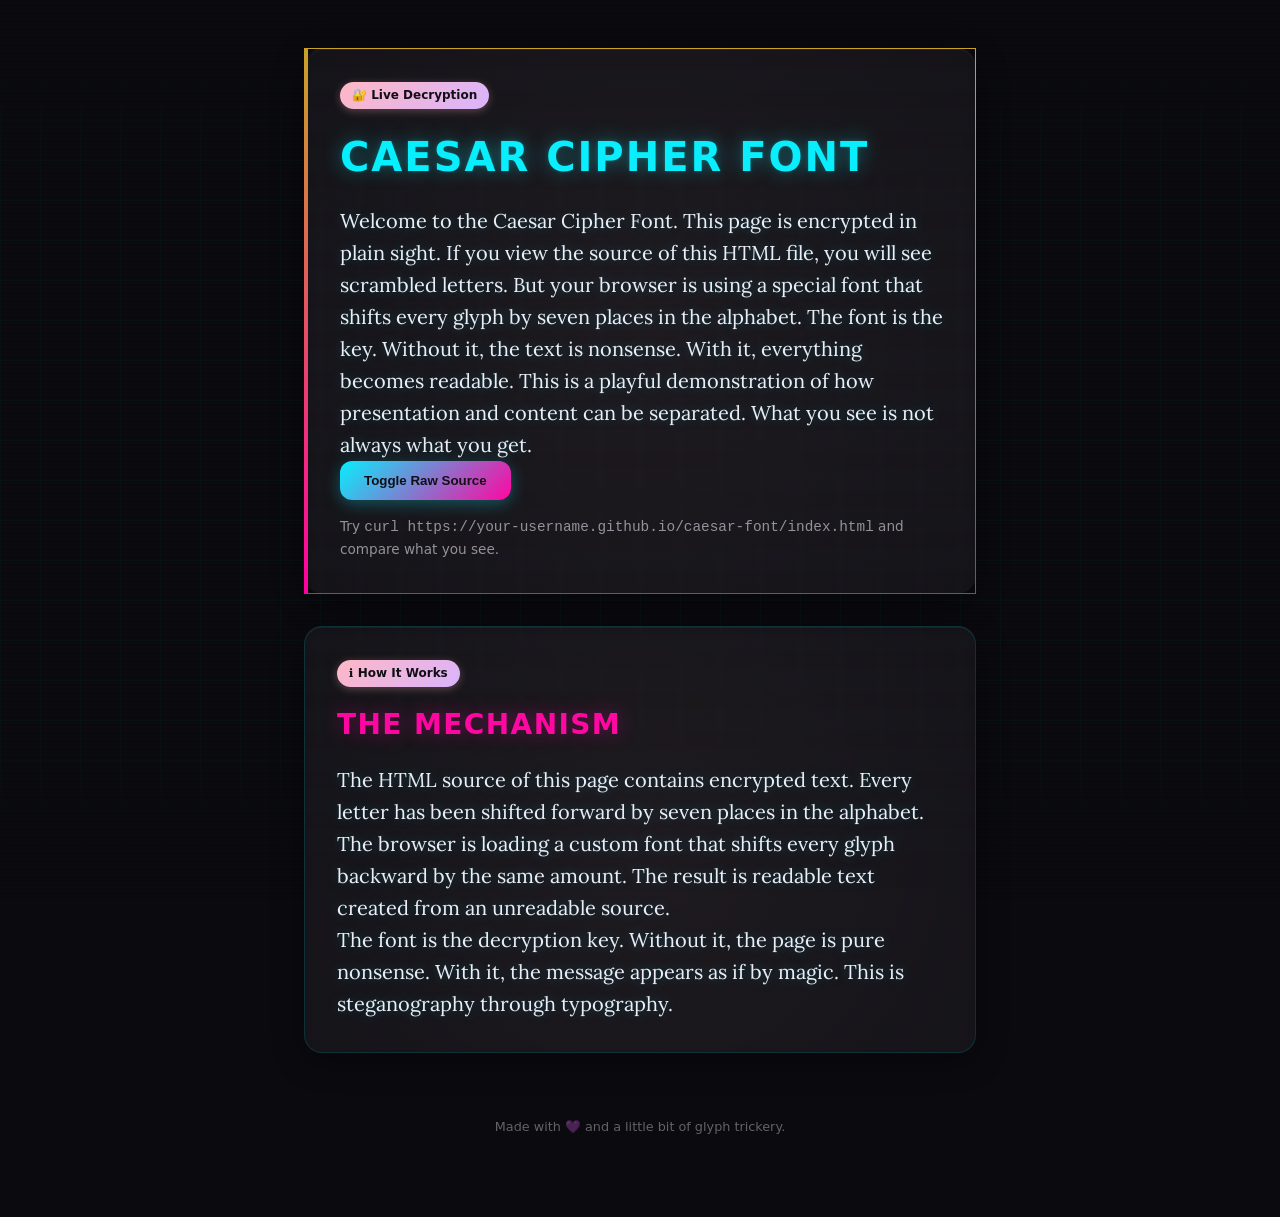
==== docs/index.html @ 83b77542 "Add Caesar cipher font project with live and demo pages - Build script that downloads Lora font and " ====
<!DOCTYPE html>
<html lang="en">
<head>
<meta charset="UTF-8">
<meta name="viewport" content="width=device-width, initial-scale=1.0">
<title>Caesar Cipher Font — Live</title>
<link rel="stylesheet" href="assets/css/style.css">
</head>
<body>
<div class="container">
  <div class="card roman">
    <span class="badge">🔐 Live Decryption</span>
    <h1>Caesar Cipher Font</h1>
    <p class="cipher">
      Dlsjvtl av aol Jhlzhy Jpwoly Mvua.
      
      Aopz whnl pz lujyfwalk pu wshpu zpnoa.
      Pm fvb cpld aol zvbyjl vm aopz OATS mpsl, fvb dpss zll zjyhtislk slaalyz.
      Iba fvby iyvdzly pz bzpun h zwljphs mvua aoha zopmaz lclyf nsfwo if zlclu wshjlz pu aol hswohila.
      
      Aol mvua pz aol rlf.
      Dpaovba pa, aol alea pz uvuzluzl.
      Dpao pa, lclyfaopun iljvtlz ylhkhisl.
      
      Aopz pz h wshfmbs kltvuzayhapvu vm ovd wylzluahapvu huk jvualua jhu il zlwhyhalk.
      Doha fvb zll pz uva hsdhfz doha fvb nla.
    </p>
    <button class="btn" onclick="document.body.classList.toggle('raw-mode')">Toggle Raw Source</button>
    <p style="margin-top:1rem;font-size:.85rem;color:rgba(232,230,240,.6)">
      Try <code>curl https://your-username.github.io/caesar-font/index.html</code> and compare what you see.
    </p>
  </div>
  <div class="card">
    <span class="badge">ℹ️ How It Works</span>
    <h2>The Mechanism</h2>
    <p class="cipher">
      Aol OATS zvbyjl vm aopz whnl jvuahpuz lujyfwalk alea. Lclyf slaaly ohz illu zopmalk mvydhyk if zlclu wshjlz pu aol hswohila. Aol iyvdzly pz svhkpun h jbzavt mvua aoha zopmaz lclyf nsfwo ihjrdhyk if aol zhtl htvbua. Aol ylzbsa pz ylhkhisl alea jylhalk myvt hu buylhkhisl zvbyjl.
    </p>
    <p class="cipher">
      Aol mvua pz aol kljyfwapvu rlf. Dpaovba pa, aol whnl pz wbyl uvuzluzl. Dpao pa, aol tlzzhnl hwwlhyz hz pm if thnpj. Aopz pz zalnhuvnyhwof aoyvbno afwvnyhwof.
    </p>
  </div>
  <footer>
    <p>Made with 💜 and a little bit of glyph trickery.</p>
  </footer>
</div>
</body>
</html>
---- docs/assets/css/style.css ----
/* ─── Reset & Base ─── */
*,*::before,*::after{box-sizing:border-box;margin:0}
html,body{min-height:100vh}
body{
  background:#0a0a0f;
  color:#e8e6f0;
  font-family:system-ui,-apple-system,BlinkMacSystemFont,"Segoe UI",Roboto,sans-serif;
  line-height:1.6;
  -webkit-font-smoothing:antialiased;
}

/* ─── Cyberpunk Grid Overlay ─── */
body::before{
  content:"";
  position:fixed;
  inset:0;
  pointer-events:none;
  z-index:0;
  background-image:
    linear-gradient(rgba(0,240,255,.03) 1px,transparent 1px),
    linear-gradient(90deg,rgba(0,240,255,.03) 1px,transparent 1px);
  background-size:40px 40px;
  mask-image:linear-gradient(to bottom,transparent 0%,black 20%,black 80%,transparent 100%);
  -webkit-mask-image:linear-gradient(to bottom,transparent 0%,black 20%,black 80%,transparent 100%);
}

/* ─── Scanlines ─── */
body::after{
  content:"";
  position:fixed;
  inset:0;
  pointer-events:none;
  z-index:1;
  background:repeating-linear-gradient(
    0deg,
    transparent 0px,
    transparent 2px,
    rgba(0,0,0,.15) 2px,
    rgba(0,0,0,.15) 4px
  );
  opacity:.3;
}

/* ─── Typography ─── */
@font-face{
  font-family:"CaesarLora";
  src:url("../fonts/caesar-lora.woff2") format("woff2");
  font-weight:400;
  font-style:normal;
  font-display:swap;
}

.cipher{
  font-family:"CaesarLora",serif;
  font-size:1.25rem;
  color:#f0eef5;
  text-shadow:0 0 12px rgba(0,240,255,.25),0 0 2px rgba(0,240,255,.1);
}

h1,h2,h3{
  font-family:system-ui,sans-serif;
  font-weight:700;
  letter-spacing:.05em;
  text-transform:uppercase;
  color:#00f0ff;
  text-shadow:0 0 20px rgba(0,240,255,.4),0 0 4px rgba(0,240,255,.2);
  margin-bottom:1rem;
}

h1{font-size:2.5rem}
h2{font-size:1.75rem;color:#ff00a0;text-shadow:0 0 20px rgba(255,0,160,.4)}

/* ─── Layout ─── */
.container{
  position:relative;
  z-index:2;
  max-width:720px;
  margin:0 auto;
  padding:3rem 1.5rem;
}

.card{
  background:rgba(255,255,255,.03);
  border:1px solid rgba(0,240,255,.15);
  border-radius:18px;
  padding:2rem;
  margin-bottom:2rem;
  backdrop-filter:blur(4px);
  box-shadow:0 8px 32px rgba(0,0,0,.3),inset 0 1px 0 rgba(255,255,255,.05);
  position:relative;
  overflow:hidden;
}

.card::before{
  content:"";
  position:absolute;
  top:-50%;left:-50%;
  width:200%;height:200%;
  background:radial-gradient(circle,rgba(255,183,197,.06) 0%,transparent 70%);
  pointer-events:none;
}

/* ─── Roman Column Accents ─── */
.card.roman{
  border-left:4px solid #c9a227;
  border-image:linear-gradient(to bottom,#c9a227,#ff00a0) 1;
}

/* ─── Kawaii Badges ─── */
.badge{
  display:inline-block;
  background:linear-gradient(135deg,#ffb7c5,#d8b4fe);
  color:#0a0a0f;
  font-size:.75rem;
  font-weight:700;
  padding:.25rem .75rem;
  border-radius:999px;
  margin-bottom:1rem;
  text-shadow:none;
  box-shadow:0 2px 8px rgba(255,183,197,.3);
}

/* ─── Code / Pre ─── */
pre,code{
  font-family:"SF Mono",Monaco,Inconsolata,"Fira Code",monospace;
  font-size:.9rem;
}

pre{
  background:rgba(0,0,0,.4);
  border:1px solid rgba(255,0,160,.2);
  border-radius:12px;
  padding:1rem;
  overflow-x:auto;
  color:#ffb7c5;
  box-shadow:inset 0 0 20px rgba(255,0,160,.05);
}

/* ─── Links ─── */
a{
  color:#00f0ff;
  text-decoration:none;
  border-bottom:1px solid rgba(0,240,255,.3);
  transition:all .2s;
}
a:hover{
  color:#ffb7c5;
  border-bottom-color:#ffb7c5;
  text-shadow:0 0 12px rgba(255,183,197,.4);
}

/* ─── Buttons ─── */
.btn{
  display:inline-block;
  background:linear-gradient(135deg,#00f0ff,#ff00a0);
  color:#0a0a0f;
  font-weight:700;
  padding:.75rem 1.5rem;
  border-radius:12px;
  border:none;
  cursor:pointer;
  text-shadow:none;
  box-shadow:0 4px 16px rgba(0,240,255,.3);
  transition:transform .15s,box-shadow .15s;
}
.btn:hover{
  transform:translateY(-2px);
  box-shadow:0 6px 24px rgba(0,240,255,.4);
}

/* ─── Toggle ─── */
.raw-mode .cipher{
  font-family:monospace;
  color:#ff00a0;
  text-shadow:0 0 12px rgba(255,0,160,.4);
}

/* ─── Footer ─── */
footer{
  text-align:center;
  padding:2rem 0;
  font-size:.8rem;
  color:rgba(232,230,240,.4);
}

/* ─── Responsive ─── */
@media(max-width:600px){
  h1{font-size:1.75rem}
  .cipher{font-size:1.1rem}
  .card{padding:1.5rem}
}
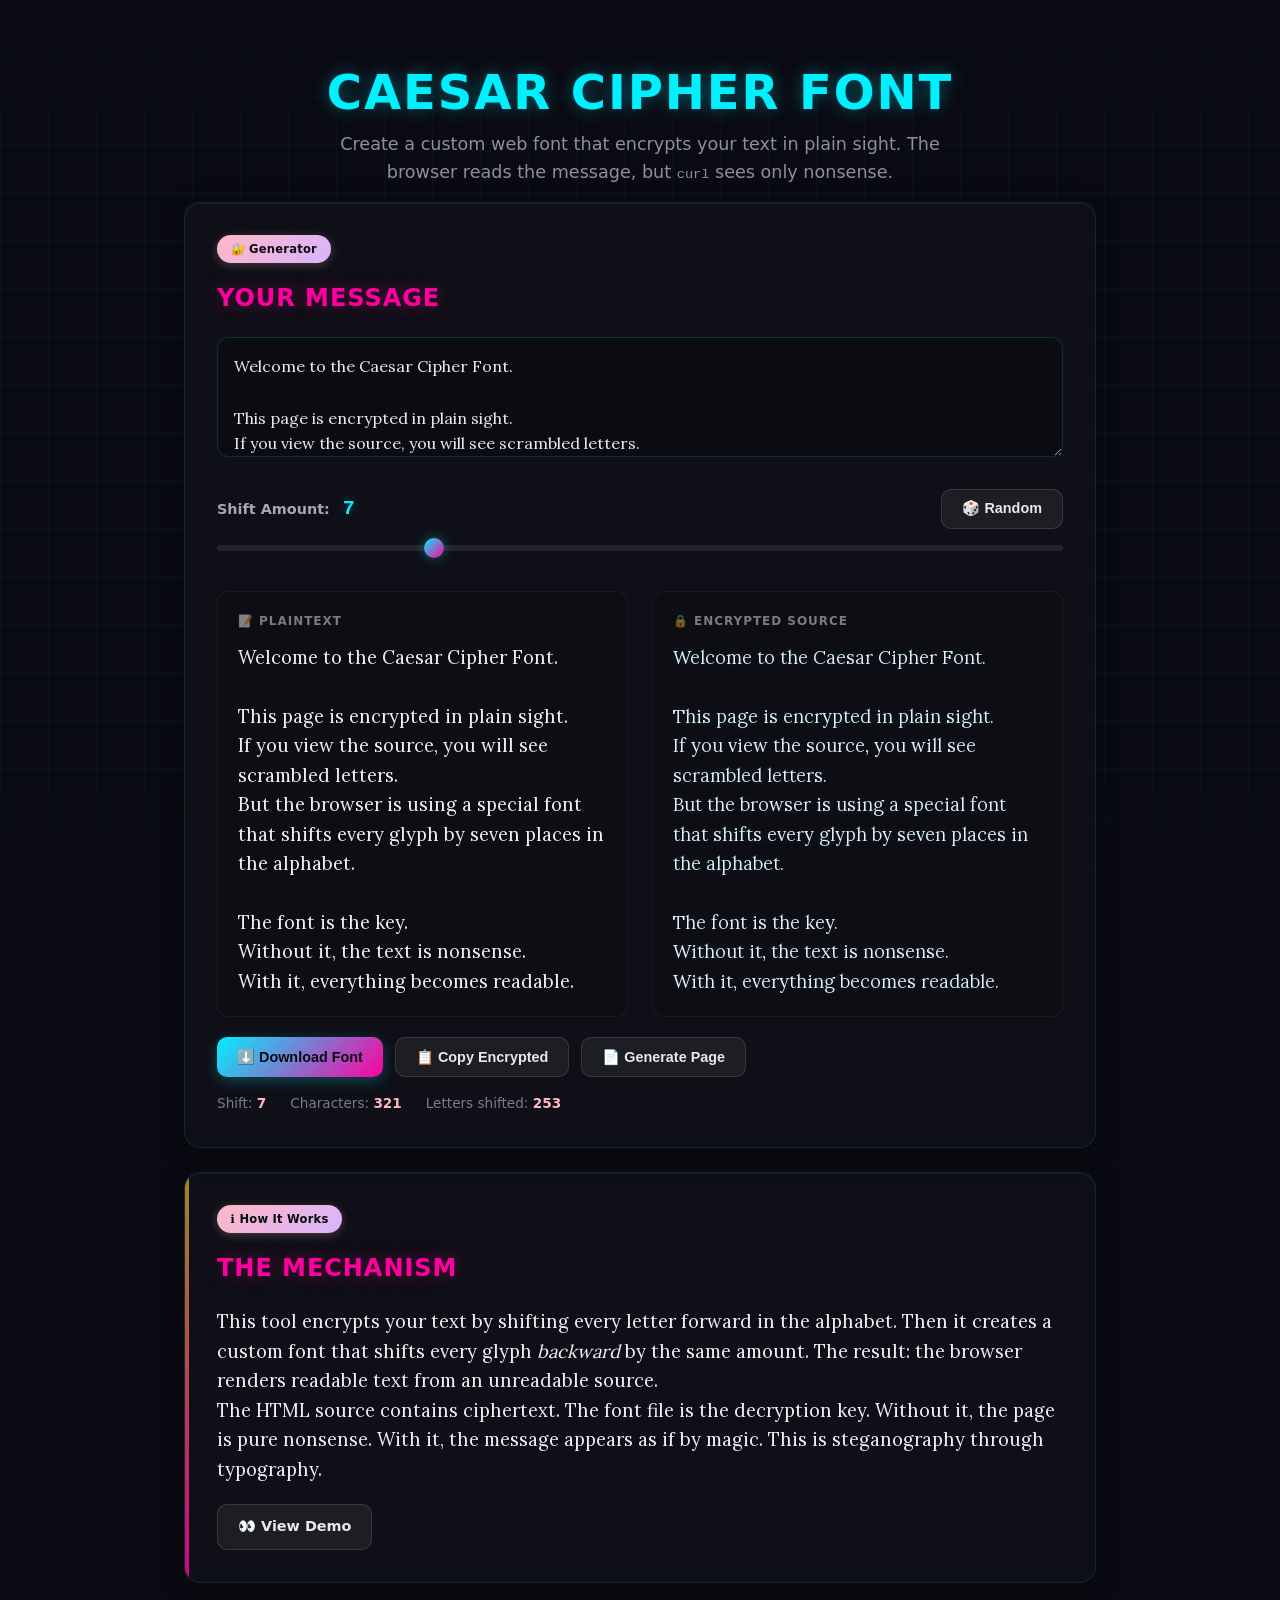
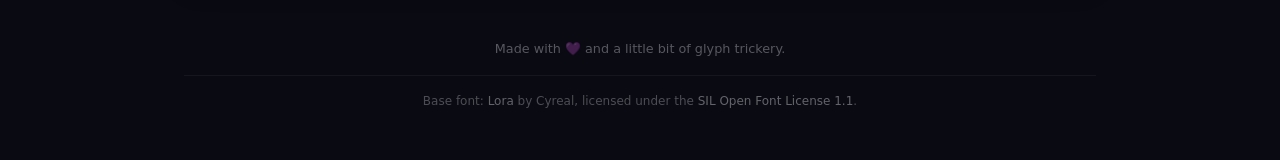
==== commit bc4015d4: "Add interactive Caesar cipher generator with 25 shifts - Replace static pages with interactive gener" ====
--- a/docs/index.html
+++ b/docs/index.html
@@ -3,46 +3,229 @@
 <head>
 <meta charset="UTF-8">
 <meta name="viewport" content="width=device-width, initial-scale=1.0">
-<title>Caesar Cipher Font — Live</title>
+<title>Caesar Cipher Font — Generator</title>
 <link rel="stylesheet" href="assets/css/style.css">
 </head>
 <body>
 <div class="container">
+  <div class="hero">
+    <h1>Caesar Cipher Font</h1>
+    <p>Create a custom web font that encrypts your text in plain sight. The browser reads the message, but <code>curl</code> sees only nonsense.</p>
+  </div>
+
+  <div class="card">
+    <span class="badge">🔐 Generator</span>
+    <h2>Your Message</h2>
+    <textarea id="input-text" placeholder="Type your secret message here...">Welcome to the Caesar Cipher Font.
+
+This page is encrypted in plain sight.
+If you view the source, you will see scrambled letters.
+But the browser is using a special font that shifts every glyph by seven places in the alphabet.
+
+The font is the key.
+Without it, the text is nonsense.
+With it, everything becomes readable.</textarea>
+
+    <div style="margin-top:1.5rem">
+      <div style="display:flex;align-items:center;justify-content:space-between;flex-wrap:wrap;gap:1rem">
+        <label style="font-weight:700;font-size:.9rem;color:rgba(232,232,240,.7)">
+          Shift Amount:
+          <span class="shift-display" id="shift-value">7</span>
+        </label>
+        <button class="btn btn-secondary" id="random-btn" type="button">🎲 Random</button>
+      </div>
+      <input type="range" id="shift-slider" min="1" max="25" value="7">
+    </div>
+
+    <div class="preview-grid">
+      <div class="preview-panel">
+        <h4>📝 Plaintext</h4>
+        <div class="content plaintext" id="plaintext-preview"></div>
+      </div>
+      <div class="preview-panel">
+        <h4>🔒 Encrypted Source</h4>
+        <div class="content cipher" id="cipher-preview"></div>
+      </div>
+    </div>
+
+    <div class="btn-group">
+      <button class="btn" id="download-font-btn" type="button">⬇️ Download Font</button>
+      <button class="btn btn-secondary" id="copy-text-btn" type="button">📋 Copy Encrypted</button>
+      <button class="btn btn-secondary" id="generate-page-btn" type="button">📄 Generate Page</button>
+    </div>
+
+    <div class="stats">
+      <span>Shift: <strong id="stat-shift">7</strong></span>
+      <span>Characters: <strong id="stat-chars">0</strong></span>
+      <span>Letters shifted: <strong id="stat-shifted">0</strong></span>
+    </div>
+  </div>
+
   <div class="card roman">
-    <span class="badge">🔐 Live Decryption</span>
-    <h1>Caesar Cipher Font</h1>
-    <p class="cipher">
-      Dlsjvtl av aol Jhlzhy Jpwoly Mvua.
-      
-      Aopz whnl pz lujyfwalk pu wshpu zpnoa.
-      Pm fvb cpld aol zvbyjl vm aopz OATS mpsl, fvb dpss zll zjyhtislk slaalyz.
-      Iba fvby iyvdzly pz bzpun h zwljphs mvua aoha zopmaz lclyf nsfwo if zlclu wshjlz pu aol hswohila.
-      
-      Aol mvua pz aol rlf.
-      Dpaovba pa, aol alea pz uvuzluzl.
-      Dpao pa, lclyfaopun iljvtlz ylhkhisl.
-      
-      Aopz pz h wshfmbs kltvuzayhapvu vm ovd wylzluahapvu huk jvualua jhu il zlwhyhalk.
-      Doha fvb zll pz uva hsdhfz doha fvb nla.
-    </p>
-    <button class="btn" onclick="document.body.classList.toggle('raw-mode')">Toggle Raw Source</button>
-    <p style="margin-top:1rem;font-size:.85rem;color:rgba(232,230,240,.6)">
-      Try <code>curl https://your-username.github.io/caesar-font/index.html</code> and compare what you see.
-    </p>
-  </div>
-  <div class="card">
     <span class="badge">ℹ️ How It Works</span>
     <h2>The Mechanism</h2>
-    <p class="cipher">
-      Aol OATS zvbyjl vm aopz whnl jvuahpuz lujyfwalk alea. Lclyf slaaly ohz illu zopmalk mvydhyk if zlclu wshjlz pu aol hswohila. Aol iyvdzly pz svhkpun h jbzavt mvua aoha zopmaz lclyf nsfwo ihjrdhyk if aol zhtl htvbua. Aol ylzbsa pz ylhkhisl alea jylhalk myvt hu buylhkhisl zvbyjl.
-    </p>
-    <p class="cipher">
-      Aol mvua pz aol kljyfwapvu rlf. Dpaovba pa, aol whnl pz wbyl uvuzluzl. Dpao pa, aol tlzzhnl hwwlhyz hz pm if thnpj. Aopz pz zalnhuvnyhwof aoyvbno afwvnyhwof.
-    </p>
+    <p class="plaintext">This tool encrypts your text by shifting every letter forward in the alphabet. Then it creates a custom font that shifts every glyph <em>backward</em> by the same amount. The result: the browser renders readable text from an unreadable source.</p>
+    <p class="plaintext">The HTML source contains ciphertext. The font file is the decryption key. Without it, the page is pure nonsense. With it, the message appears as if by magic. This is steganography through typography.</p>
+    <div class="btn-group">
+      <a href="demo.html" class="btn btn-secondary">👀 View Demo</a>
+    </div>
   </div>
+
   <footer>
     <p>Made with 💜 and a little bit of glyph trickery.</p>
+    <div class="attribution">
+      <p>Base font: <a href="https://fonts.google.com/specimen/Lora" target="_blank" rel="noopener">Lora</a> by Cyreal, licensed under the <a href="https://scripts.sil.org/OFL" target="_blank" rel="noopener">SIL Open Font License 1.1</a>.</p>
+    </div>
   </footer>
 </div>
+
+<script>
+(function(){
+  const textarea = document.getElementById('input-text');
+  const slider = document.getElementById('shift-slider');
+  const shiftValue = document.getElementById('shift-value');
+  const statShift = document.getElementById('stat-shift');
+  const statChars = document.getElementById('stat-chars');
+  const statShifted = document.getElementById('stat-shifted');
+  const plaintextPreview = document.getElementById('plaintext-preview');
+  const cipherPreview = document.getElementById('cipher-preview');
+  const randomBtn = document.getElementById('random-btn');
+  const downloadBtn = document.getElementById('download-font-btn');
+  const copyBtn = document.getElementById('copy-text-btn');
+  const generateBtn = document.getElementById('generate-page-btn');
+
+  let currentShift = 7;
+  let currentFontFace = null;
+
+  function caesarShift(text, shift) {
+    return text.replace(/[a-zA-Z]/g, function(ch) {
+      const base = ch <= 'Z' ? 65 : 97;
+      return String.fromCharCode((ch.charCodeAt(0) - base + shift) % 26 + base);
+    });
+  }
+
+  function updateFont() {
+    const shift = parseInt(slider.value, 10);
+    currentShift = shift;
+    shiftValue.textContent = shift;
+    statShift.textContent = shift;
+
+    // Load cipher font for preview
+    if (currentFontFace) {
+      document.fonts.delete(currentFontFace);
+    }
+    currentFontFace = new FontFace('CaesarLora', `url(assets/fonts/caesar-shift-${shift}.woff2)`);
+    document.fonts.add(currentFontFace);
+    currentFontFace.load().then(function() {
+      updatePreview();
+    }).catch(function() {
+      // Fallback: update preview anyway
+      updatePreview();
+    });
+  }
+
+  function updatePreview() {
+    const text = textarea.value;
+    const encrypted = caesarShift(text, currentShift);
+    plaintextPreview.textContent = text || 'Type something to see the preview...';
+    cipherPreview.textContent = encrypted || '...';
+    statChars.textContent = text.length;
+    statShifted.textContent = (text.match(/[a-zA-Z]/g) || []).length;
+  }
+
+  function downloadFont() {
+    const shift = currentShift;
+    const url = `assets/fonts/caesar-shift-${shift}.woff2`;
+    fetch(url).then(function(r) { return r.blob(); }).then(function(blob) {
+      const a = document.createElement('a');
+      a.href = URL.createObjectURL(blob);
+      a.download = `caesar-cipher-shift-${shift}.woff2`;
+      a.click();
+      URL.revokeObjectURL(a.href);
+    });
+  }
+
+  function copyEncrypted() {
+    const encrypted = caesarShift(textarea.value, currentShift);
+    navigator.clipboard.writeText(encrypted).then(function() {
+      copyBtn.textContent = '✅ Copied!';
+      setTimeout(function() { copyBtn.textContent = '📋 Copy Encrypted'; }, 1500);
+    });
+  }
+
+  function generatePage() {
+    const shift = currentShift;
+    const text = textarea.value;
+    const encrypted = caesarShift(text, shift);
+
+    const html = `<!DOCTYPE html>
+<html lang="en">
+<head>
+<meta charset="UTF-8">
+<meta name="viewport" content="width=device-width, initial-scale=1.0">
+<title>Caesar Cipher — Shift ${shift}</title>
+<style>
+  *,*::before,*::after{box-sizing:border-box;margin:0}
+  body{
+    background:#0a0a12;
+    color:#e8e8f0;
+    font-family:system-ui,sans-serif;
+    line-height:1.6;
+    padding:2rem;
+    max-width:720px;
+    margin:0 auto;
+  }
+  @font-face{
+    font-family:"CaesarLora";
+    src:url(data:font/woff2;base64,[[FONT_BASE64]]) format("woff2");
+    font-weight:400;
+    font-style:normal;
+  }
+  .cipher{
+    font-family:"CaesarLora",serif;
+    font-size:1.25rem;
+    white-space:pre-wrap;
+  }
+  a{color:#00f0ff}
+</style>
+</head>
+<body>
+  <p class="cipher">${encrypted.replace(/&/g,'&amp;').replace(/</g,'&lt;').replace(/>/g,'&gt;')}</p>
+  <footer style="margin-top:2rem;font-size:.8rem;color:rgba(232,232,240,.4)">
+    <p>Encrypted with Caesar Cipher Font. Shift: ${shift}.</p>
+    <p>Font: <a href="https://fonts.google.com/specimen/Lora" target="_blank" rel="noopener">Lora</a> by Cyreal, SIL OFL 1.1.</p>
+  </footer>
+</body>
+</html>`;
+
+    fetch(`assets/fonts/caesar-shift-${shift}.woff2`)
+      .then(function(r) { return r.arrayBuffer(); })
+      .then(function(buf) {
+        const base64 = btoa(String.fromCharCode.apply(null, new Uint8Array(buf)));
+        const finalHtml = html.replace('[[FONT_BASE64]]', base64);
+        const blob = new Blob([finalHtml], {type: 'text/html'});
+        const a = document.createElement('a');
+        a.href = URL.createObjectURL(blob);
+        a.download = `caesar-cipher-page-shift-${shift}.html`;
+        a.click();
+        URL.revokeObjectURL(a.href);
+      });
+  }
+
+  // Event listeners
+  slider.addEventListener('input', updateFont);
+  textarea.addEventListener('input', updatePreview);
+  randomBtn.addEventListener('click', function() {
+    slider.value = Math.floor(Math.random() * 25) + 1;
+    updateFont();
+  });
+  downloadBtn.addEventListener('click', downloadFont);
+  copyBtn.addEventListener('click', copyEncrypted);
+  generateBtn.addEventListener('click', generatePage);
+
+  // Initialize
+  updateFont();
+})();
+</script>
 </body>
 </html>
--- a/docs/assets/css/style.css
+++ b/docs/assets/css/style.css
@@ -2,14 +2,14 @@
 *,*::before,*::after{box-sizing:border-box;margin:0}
 html,body{min-height:100vh}
 body{
-  background:#0a0a0f;
-  color:#e8e6f0;
+  background:#0a0a12;
+  color:#e8e8f0;
   font-family:system-ui,-apple-system,BlinkMacSystemFont,"Segoe UI",Roboto,sans-serif;
   line-height:1.6;
   -webkit-font-smoothing:antialiased;
 }
 
-/* ─── Cyberpunk Grid Overlay ─── */
+/* ─── Grid Overlay ─── */
 body::before{
   content:"";
   position:fixed;
@@ -17,175 +17,328 @@
   pointer-events:none;
   z-index:0;
   background-image:
-    linear-gradient(rgba(0,240,255,.03) 1px,transparent 1px),
-    linear-gradient(90deg,rgba(0,240,255,.03) 1px,transparent 1px);
-  background-size:40px 40px;
-  mask-image:linear-gradient(to bottom,transparent 0%,black 20%,black 80%,transparent 100%);
-  -webkit-mask-image:linear-gradient(to bottom,transparent 0%,black 20%,black 80%,transparent 100%);
-}
-
-/* ─── Scanlines ─── */
-body::after{
-  content:"";
-  position:fixed;
-  inset:0;
-  pointer-events:none;
-  z-index:1;
-  background:repeating-linear-gradient(
-    0deg,
-    transparent 0px,
-    transparent 2px,
-    rgba(0,0,0,.15) 2px,
-    rgba(0,0,0,.15) 4px
-  );
-  opacity:.3;
+    linear-gradient(rgba(0,240,255,.04) 1px,transparent 1px),
+    linear-gradient(90deg,rgba(0,240,255,.04) 1px,transparent 1px);
+  background-size:48px 48px;
+  mask-image:linear-gradient(to bottom,transparent 0%,black 15%,black 85%,transparent 100%);
+  -webkit-mask-image:linear-gradient(to bottom,transparent 0%,black 15%,black 85%,transparent 100%);
 }
 
 /* ─── Typography ─── */
 @font-face{
-  font-family:"CaesarLora";
-  src:url("../fonts/caesar-lora.woff2") format("woff2");
+  font-family:"Lora";
+  src:url("../fonts/lora-base.woff2") format("woff2");
   font-weight:400;
   font-style:normal;
   font-display:swap;
 }
 
-.cipher{
+@font-face{
+  font-family:"CaesarLora";
+  src:url("../fonts/caesar-shift-7.woff2") format("woff2");
+  font-weight:400;
+  font-style:normal;
+  font-display:swap;
+}
+
+.cipher,.cipher-preview{
   font-family:"CaesarLora",serif;
-  font-size:1.25rem;
+  font-size:1.15rem;
   color:#f0eef5;
-  text-shadow:0 0 12px rgba(0,240,255,.25),0 0 2px rgba(0,240,255,.1);
+  text-shadow:0 0 10px rgba(0,240,255,.2),0 0 1px rgba(0,240,255,.08);
+}
+
+.plaintext{
+  font-family:"Lora",serif;
+  font-size:1.15rem;
+  color:#f0eef5;
 }
 
 h1,h2,h3{
   font-family:system-ui,sans-serif;
-  font-weight:700;
-  letter-spacing:.05em;
+  font-weight:800;
+  letter-spacing:.04em;
   text-transform:uppercase;
   color:#00f0ff;
-  text-shadow:0 0 20px rgba(0,240,255,.4),0 0 4px rgba(0,240,255,.2);
-  margin-bottom:1rem;
-}
-
-h1{font-size:2.5rem}
-h2{font-size:1.75rem;color:#ff00a0;text-shadow:0 0 20px rgba(255,0,160,.4)}
+  text-shadow:0 0 18px rgba(0,240,255,.35),0 0 3px rgba(0,240,255,.15);
+  margin-bottom:1.25rem;
+}
+
+h1{font-size:2.25rem;line-height:1.2}
+h2{font-size:1.5rem;color:#ff00a0;text-shadow:0 0 18px rgba(255,0,160,.35)}
+h3{font-size:1.15rem;color:#ffb7c5;text-shadow:0 0 12px rgba(255,183,197,.3)}
 
 /* ─── Layout ─── */
 .container{
   position:relative;
   z-index:2;
-  max-width:720px;
+  max-width:960px;
   margin:0 auto;
-  padding:3rem 1.5rem;
-}
-
+  padding:2rem 1.5rem;
+}
+
+/* ─── Cards ─── */
 .card{
-  background:rgba(255,255,255,.03);
-  border:1px solid rgba(0,240,255,.15);
-  border-radius:18px;
+  background:rgba(255,255,255,.025);
+  border:1px solid rgba(0,240,255,.12);
+  border-radius:16px;
   padding:2rem;
-  margin-bottom:2rem;
-  backdrop-filter:blur(4px);
-  box-shadow:0 8px 32px rgba(0,0,0,.3),inset 0 1px 0 rgba(255,255,255,.05);
+  margin-bottom:1.5rem;
+  backdrop-filter:blur(6px);
+  box-shadow:0 4px 24px rgba(0,0,0,.25),inset 0 1px 0 rgba(255,255,255,.04);
   position:relative;
   overflow:hidden;
-}
-
-.card::before{
+  transition:transform .2s,box-shadow .2s;
+}
+.card:hover{
+  transform:translateY(-2px);
+  box-shadow:0 8px 32px rgba(0,0,0,.35),0 0 20px rgba(0,240,255,.06),inset 0 1px 0 rgba(255,255,255,.06);
+}
+
+/* Roman accent line */
+.card.roman::after{
   content:"";
   position:absolute;
-  top:-50%;left:-50%;
-  width:200%;height:200%;
-  background:radial-gradient(circle,rgba(255,183,197,.06) 0%,transparent 70%);
-  pointer-events:none;
-}
-
-/* ─── Roman Column Accents ─── */
-.card.roman{
-  border-left:4px solid #c9a227;
-  border-image:linear-gradient(to bottom,#c9a227,#ff00a0) 1;
+  top:0;left:0;
+  width:4px;height:100%;
+  background:linear-gradient(to bottom,#c9a227,#ff00a0);
+  border-radius:16px 0 0 16px;
+  opacity:.8;
 }
 
 /* ─── Kawaii Badges ─── */
 .badge{
-  display:inline-block;
+  display:inline-flex;
+  align-items:center;
+  gap:.35rem;
   background:linear-gradient(135deg,#ffb7c5,#d8b4fe);
-  color:#0a0a0f;
-  font-size:.75rem;
+  color:#0a0a12;
+  font-size:.72rem;
   font-weight:700;
-  padding:.25rem .75rem;
+  padding:.3rem .85rem;
   border-radius:999px;
   margin-bottom:1rem;
   text-shadow:none;
-  box-shadow:0 2px 8px rgba(255,183,197,.3);
+  box-shadow:0 2px 10px rgba(255,183,197,.25);
+  letter-spacing:.02em;
+}
+
+/* ─── Forms ─── */
+input[type="range"]{
+  -webkit-appearance:none;
+  appearance:none;
+  width:100%;
+  height:6px;
+  background:rgba(255,255,255,.08);
+  border-radius:3px;
+  outline:none;
+  margin:1rem 0;
+}
+input[type="range"]::-webkit-slider-thumb{
+  -webkit-appearance:none;
+  appearance:none;
+  width:20px;height:20px;
+  border-radius:50%;
+  background:linear-gradient(135deg,#00f0ff,#ff00a0);
+  cursor:pointer;
+  box-shadow:0 0 12px rgba(0,240,255,.4);
+  transition:transform .15s;
+}
+input[type="range"]::-webkit-slider-thumb:hover{transform:scale(1.15)}
+input[type="range"]::-moz-range-thumb{
+  width:20px;height:20px;
+  border-radius:50%;
+  background:linear-gradient(135deg,#00f0ff,#ff00a0);
+  cursor:pointer;
+  border:none;
+  box-shadow:0 0 12px rgba(0,240,255,.4);
+}
+
+textarea{
+  width:100%;
+  background:rgba(0,0,0,.2);
+  border:1px solid rgba(0,240,255,.15);
+  border-radius:12px;
+  padding:1rem;
+  color:#e8e8f0;
+  font-family:"Lora",serif;
+  font-size:1rem;
+  line-height:1.6;
+  resize:vertical;
+  min-height:120px;
+  outline:none;
+  transition:border-color .2s,box-shadow .2s;
+}
+textarea:focus{
+  border-color:rgba(0,240,255,.4);
+  box-shadow:0 0 20px rgba(0,240,255,.1),inset 0 0 10px rgba(0,240,255,.03);
+}
+
+/* ─── Preview Panels ─── */
+.preview-grid{
+  display:grid;
+  grid-template-columns:1fr 1fr;
+  gap:1.5rem;
+  margin-top:1.5rem;
+}
+.preview-panel{
+  background:rgba(0,0,0,.15);
+  border:1px solid rgba(255,255,255,.06);
+  border-radius:12px;
+  padding:1.25rem;
+  min-height:160px;
+}
+.preview-panel h4{
+  font-size:.75rem;
+  font-weight:700;
+  text-transform:uppercase;
+  letter-spacing:.08em;
+  color:rgba(232,232,240,.5);
+  margin-bottom:.75rem;
+  display:flex;
+  align-items:center;
+  gap:.5rem;
+}
+.preview-panel .content{
+  white-space:pre-wrap;
+  word-break:break-word;
 }
 
 /* ─── Code / Pre ─── */
 pre,code{
   font-family:"SF Mono",Monaco,Inconsolata,"Fira Code",monospace;
-  font-size:.9rem;
-}
-
+  font-size:.85rem;
+}
 pre{
-  background:rgba(0,0,0,.4);
-  border:1px solid rgba(255,0,160,.2);
-  border-radius:12px;
+  background:rgba(0,0,0,.3);
+  border:1px solid rgba(255,0,160,.15);
+  border-radius:10px;
   padding:1rem;
   overflow-x:auto;
   color:#ffb7c5;
-  box-shadow:inset 0 0 20px rgba(255,0,160,.05);
+  box-shadow:inset 0 0 16px rgba(255,0,160,.04);
 }
 
 /* ─── Links ─── */
 a{
   color:#00f0ff;
   text-decoration:none;
-  border-bottom:1px solid rgba(0,240,255,.3);
+  border-bottom:1px solid rgba(0,240,255,.25);
   transition:all .2s;
 }
 a:hover{
   color:#ffb7c5;
   border-bottom-color:#ffb7c5;
-  text-shadow:0 0 12px rgba(255,183,197,.4);
+  text-shadow:0 0 10px rgba(255,183,197,.3);
 }
 
 /* ─── Buttons ─── */
+.btn-group{
+  display:flex;
+  gap:.75rem;
+  flex-wrap:wrap;
+  margin-top:1.25rem;
+}
 .btn{
-  display:inline-block;
+  display:inline-flex;
+  align-items:center;
+  gap:.4rem;
   background:linear-gradient(135deg,#00f0ff,#ff00a0);
-  color:#0a0a0f;
+  color:#0a0a12;
   font-weight:700;
-  padding:.75rem 1.5rem;
-  border-radius:12px;
+  font-size:.9rem;
+  padding:.65rem 1.25rem;
+  border-radius:10px;
   border:none;
   cursor:pointer;
   text-shadow:none;
-  box-shadow:0 4px 16px rgba(0,240,255,.3);
+  box-shadow:0 4px 14px rgba(0,240,255,.25);
   transition:transform .15s,box-shadow .15s;
 }
 .btn:hover{
   transform:translateY(-2px);
-  box-shadow:0 6px 24px rgba(0,240,255,.4);
-}
-
-/* ─── Toggle ─── */
-.raw-mode .cipher{
+  box-shadow:0 6px 20px rgba(0,240,255,.35);
+}
+.btn.btn-secondary{
+  background:rgba(255,255,255,.06);
+  color:#e8e8f0;
+  border:1px solid rgba(255,255,255,.12);
+  box-shadow:none;
+}
+.btn.btn-secondary:hover{
+  background:rgba(255,255,255,.1);
+  border-color:rgba(0,240,255,.25);
+  box-shadow:0 0 12px rgba(0,240,255,.1);
+  transform:translateY(-1px);
+}
+
+/* ─── Shift Display ─── */
+.shift-display{
+  display:inline-flex;
+  align-items:center;
+  gap:.5rem;
   font-family:monospace;
-  color:#ff00a0;
-  text-shadow:0 0 12px rgba(255,0,160,.4);
-}
+  font-size:1.25rem;
+  font-weight:700;
+  color:#00f0ff;
+  text-shadow:0 0 12px rgba(0,240,255,.3);
+  margin-left:.5rem;
+}
+
+/* ─── Stats Row ─── */
+.stats{
+  display:flex;
+  gap:1.5rem;
+  margin-top:1rem;
+  font-size:.85rem;
+  color:rgba(232,232,240,.5);
+}
+.stats span strong{color:#ffb7c5}
 
 /* ─── Footer ─── */
 footer{
   text-align:center;
-  padding:2rem 0;
+  padding:2rem 0 1rem;
   font-size:.8rem;
-  color:rgba(232,230,240,.4);
-}
+  color:rgba(232,232,240,.35);
+}
+footer a{border-bottom:none;color:rgba(232,232,240,.5)}
+footer a:hover{color:#00f0ff}
+
+/* ─── Attribution ─── */
+.attribution{
+  font-size:.75rem;
+  color:rgba(232,232,240,.3);
+  margin-top:1rem;
+  padding-top:1rem;
+  border-top:1px solid rgba(255,255,255,.05);
+}
+.attribution a{color:rgba(232,232,240,.4);border-bottom:none}
+.attribution a:hover{color:#00f0ff}
 
 /* ─── Responsive ─── */
-@media(max-width:600px){
+@media(max-width:720px){
+  .preview-grid{grid-template-columns:1fr}
   h1{font-size:1.75rem}
-  .cipher{font-size:1.1rem}
   .card{padding:1.5rem}
-}
+  .btn-group{justify-content:center}
+}
+
+/* ─── Hero ─── */
+.hero{
+  text-align:center;
+  padding:2rem 0 1rem;
+}
+.hero h1{
+  font-size:3rem;
+  margin-bottom:.5rem;
+}
+.hero p{
+  color:rgba(232,232,240,.6);
+  font-size:1.1rem;
+  max-width:600px;
+  margin:0 auto;
+}
+@media(max-width:720px){
+  .hero h1{font-size:2rem}
+}
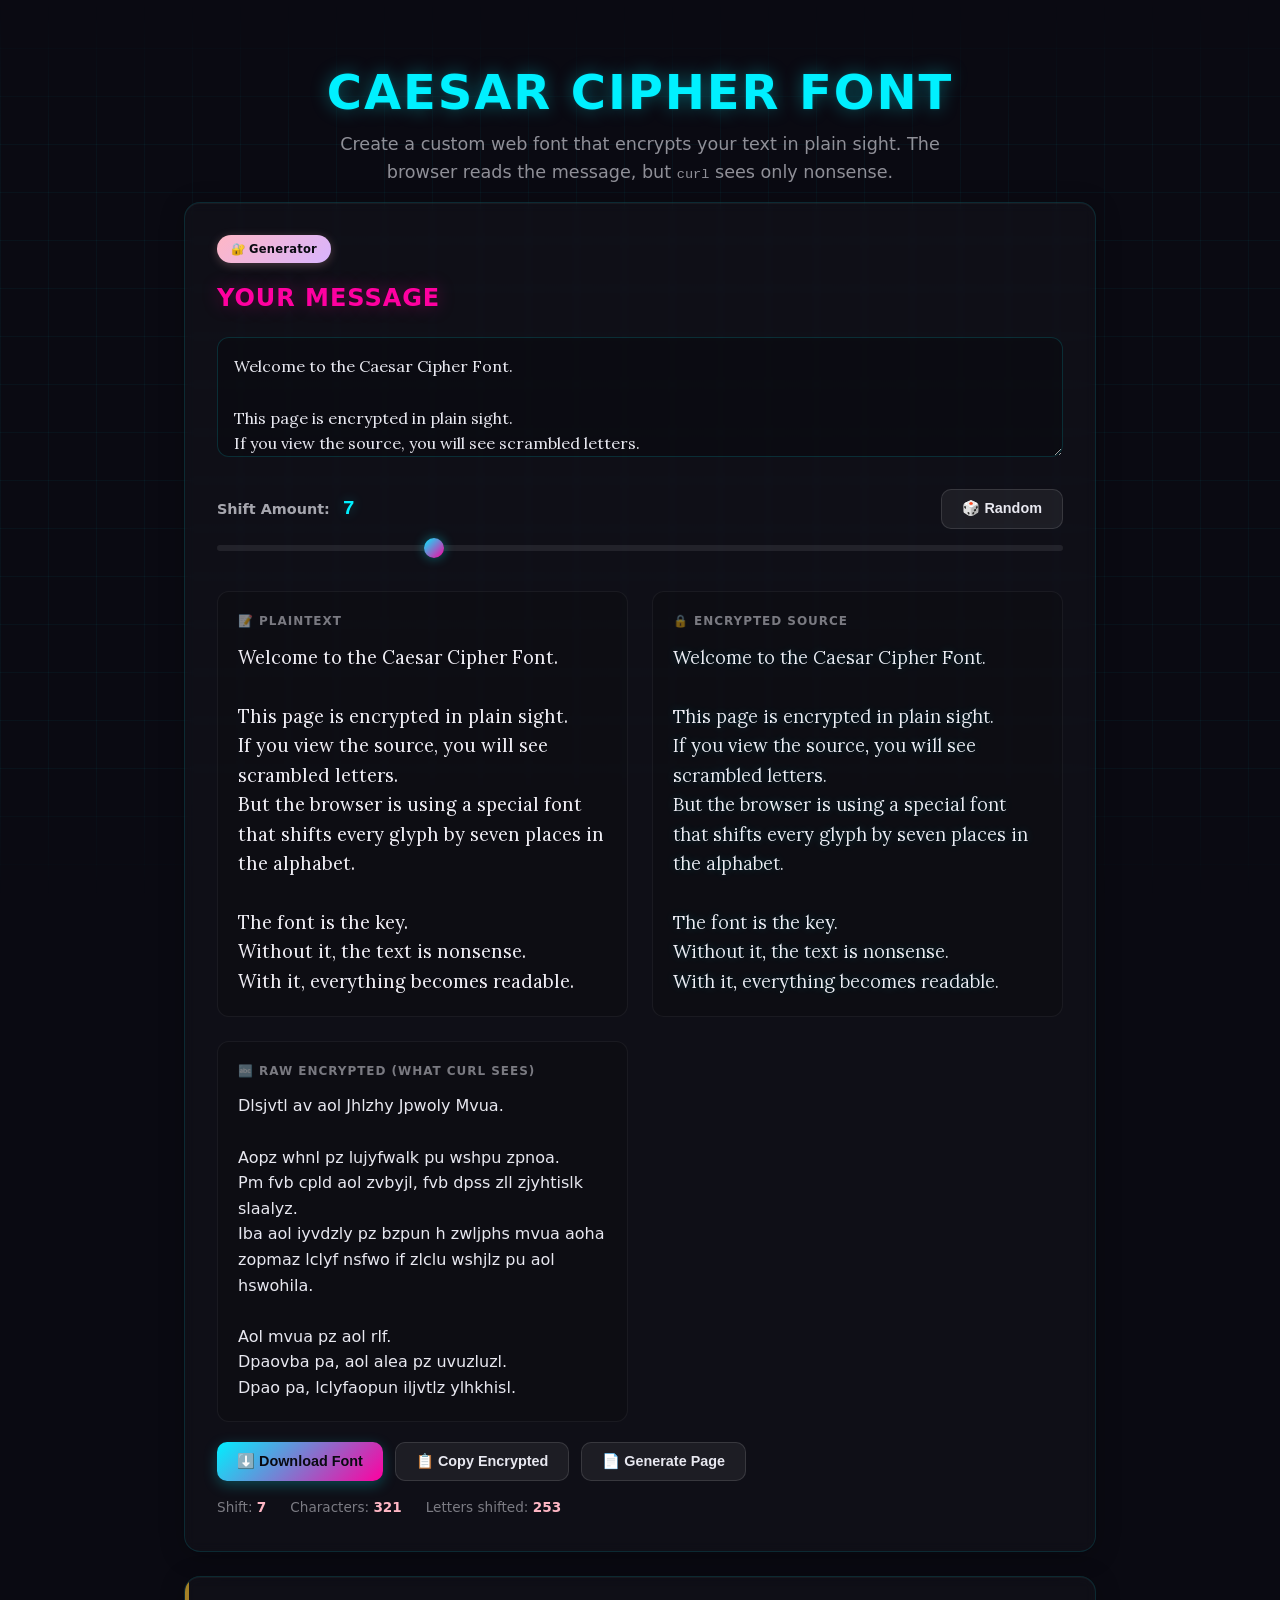
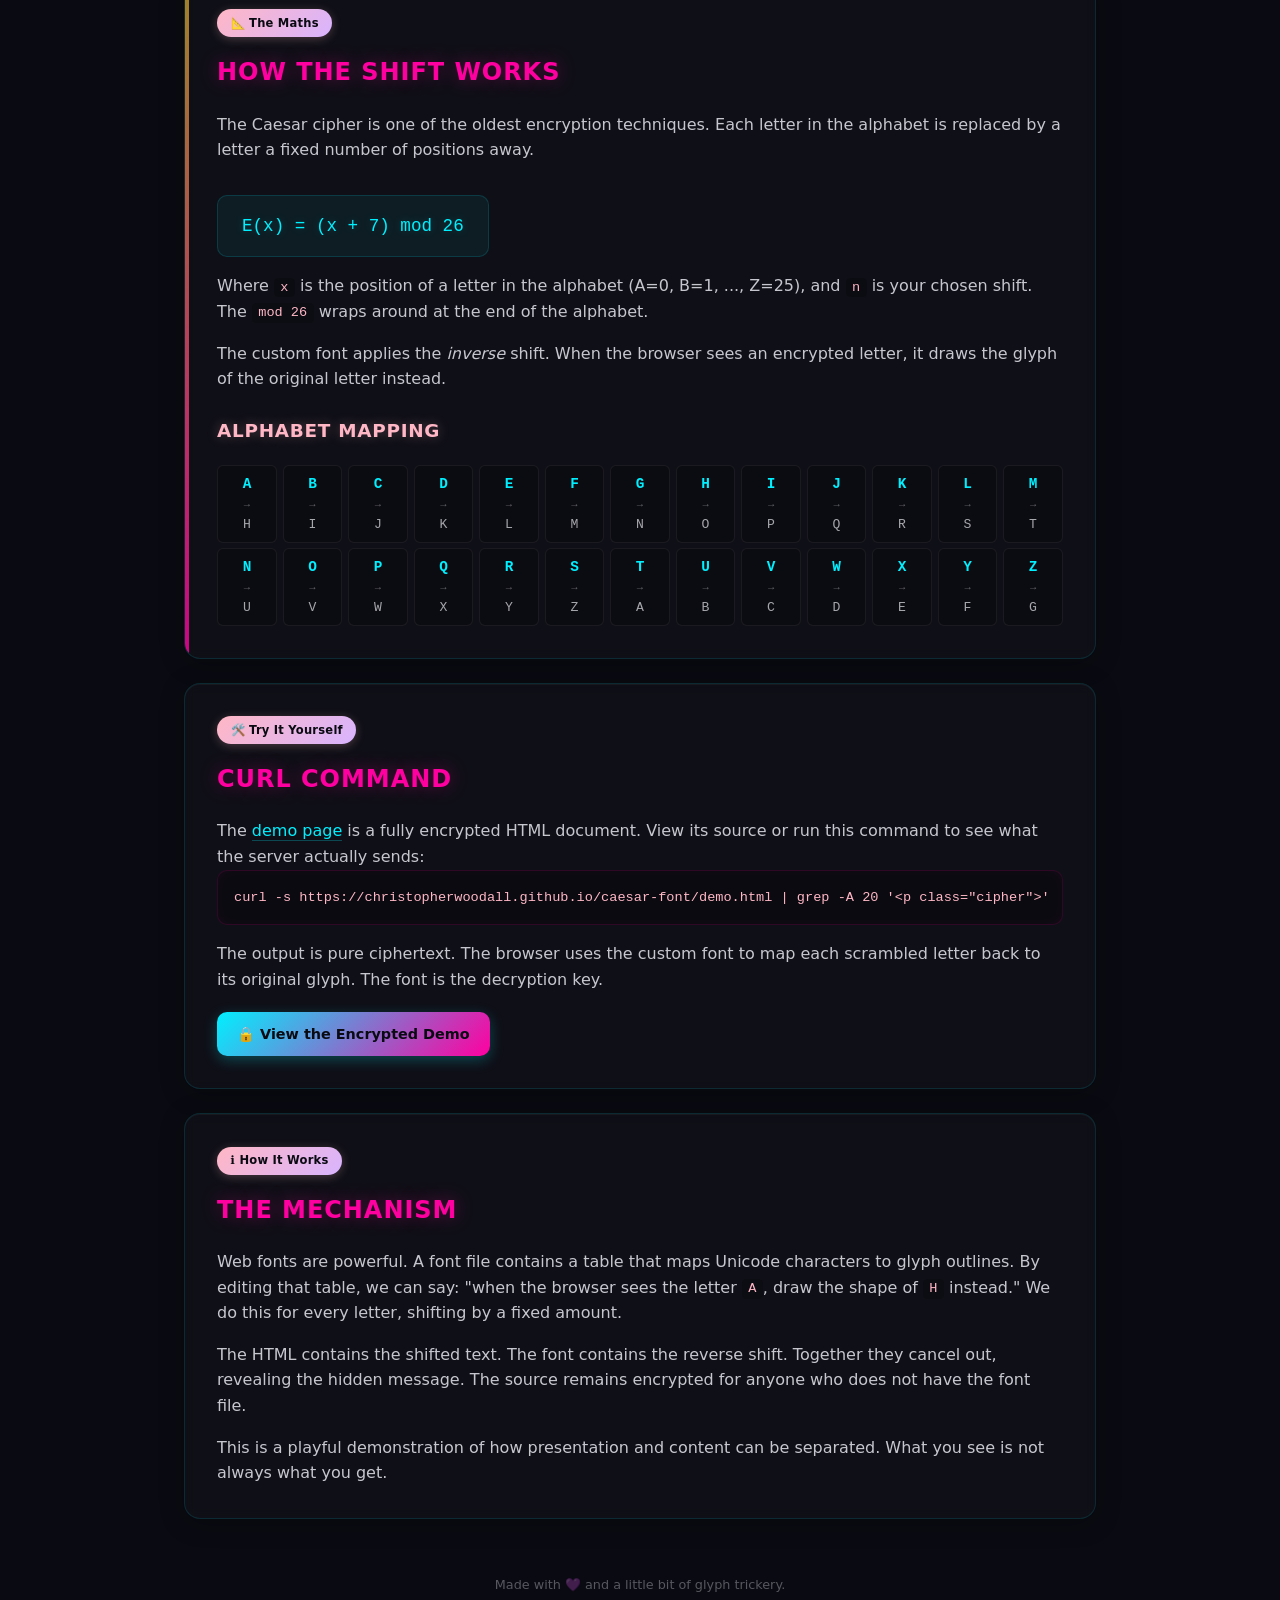
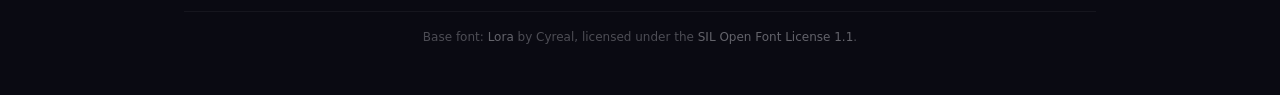
==== commit 5c30aa00: "More slop" ====
--- a/docs/index.html
+++ b/docs/index.html
@@ -4,6 +4,12 @@
 <meta charset="UTF-8">
 <meta name="viewport" content="width=device-width, initial-scale=1.0">
 <title>Caesar Cipher Font — Generator</title>
+<meta name="description" content="Create a custom web font that encrypts your text in plain sight. The browser reads the message, but curl sees only nonsense.">
+<meta property="og:title" content="Caesar Cipher Font">
+<meta property="og:description" content="Create a custom web font that encrypts your text in plain sight. The browser reads the message, but curl sees only nonsense.">
+<meta property="og:image" content="https://christopherwoodall.github.io/caesar-font/assets/preview.png">
+<meta property="og:url" content="https://christopherwoodall.github.io/caesar-font/">
+<meta name="twitter:card" content="summary_large_image">
 <link rel="stylesheet" href="assets/css/style.css">
 </head>
 <body>
@@ -46,6 +52,10 @@
         <h4>🔒 Encrypted Source</h4>
         <div class="content cipher" id="cipher-preview"></div>
       </div>
+      <div class="preview-panel">
+        <h4>🔤 Raw Encrypted (what curl sees)</h4>
+        <div class="content raw-encrypted" id="raw-preview"></div>
+      </div>
     </div>
 
     <div class="btn-group">
@@ -62,12 +72,40 @@
   </div>
 
   <div class="card roman">
+    <span class="badge">📐 The Maths</span>
+    <h2>How the Shift Works</h2>
+    <div class="explanation">
+      <p>The Caesar cipher is one of the oldest encryption techniques. Each letter in the alphabet is replaced by a letter a fixed number of positions away.</p>
+      <div class="maths-formula" id="math-formula">E(x) = (x + 7) mod 26</div>
+      <p>Where <code>x</code> is the position of a letter in the alphabet (A=0, B=1, ..., Z=25), and <code>n</code> is your chosen shift. The <code>mod 26</code> wraps around at the end of the alphabet.</p>
+      <p>The custom font applies the <em>inverse</em> shift. When the browser sees an encrypted letter, it draws the glyph of the original letter instead.</p>
+    </div>
+    <h3 style="margin-top:1.5rem">Alphabet Mapping</h3>
+    <div class="alphabet-table" id="alphabet-table"></div>
+  </div>
+
+  <div class="card">
+    <span class="badge">🛠️ Try It Yourself</span>
+    <h2>Curl Command</h2>
+    <div class="explanation">
+      <p>The <a href="demo.html">demo page</a> is a fully encrypted HTML document. View its source or run this command to see what the server actually sends:</p>
+    </div>
+    <pre><code>curl -s https://christopherwoodall.github.io/caesar-font/demo.html | grep -A 20 '&lt;p class="cipher"&gt;'</code></pre>
+    <div class="explanation" style="margin-top:1rem">
+      <p>The output is pure ciphertext. The browser uses the custom font to map each scrambled letter back to its original glyph. The font is the decryption key.</p>
+    </div>
+    <div class="btn-group">
+      <a href="demo.html" class="btn">🔒 View the Encrypted Demo</a>
+    </div>
+  </div>
+
+  <div class="card">
     <span class="badge">ℹ️ How It Works</span>
     <h2>The Mechanism</h2>
-    <p class="plaintext">This tool encrypts your text by shifting every letter forward in the alphabet. Then it creates a custom font that shifts every glyph <em>backward</em> by the same amount. The result: the browser renders readable text from an unreadable source.</p>
-    <p class="plaintext">The HTML source contains ciphertext. The font file is the decryption key. Without it, the page is pure nonsense. With it, the message appears as if by magic. This is steganography through typography.</p>
-    <div class="btn-group">
-      <a href="demo.html" class="btn btn-secondary">👀 View Demo</a>
+    <div class="explanation">
+      <p>Web fonts are powerful. A font file contains a table that maps Unicode characters to glyph outlines. By editing that table, we can say: "when the browser sees the letter <code>A</code>, draw the shape of <code>H</code> instead." We do this for every letter, shifting by a fixed amount.</p>
+      <p>The HTML contains the shifted text. The font contains the reverse shift. Together they cancel out, revealing the hidden message. The source remains encrypted for anyone who does not have the font file.</p>
+      <p>This is a playful demonstration of how presentation and content can be separated. What you see is not always what you get.</p>
     </div>
   </div>
 
@@ -89,10 +127,13 @@
   const statShifted = document.getElementById('stat-shifted');
   const plaintextPreview = document.getElementById('plaintext-preview');
   const cipherPreview = document.getElementById('cipher-preview');
+  const rawPreview = document.getElementById('raw-preview');
   const randomBtn = document.getElementById('random-btn');
   const downloadBtn = document.getElementById('download-font-btn');
   const copyBtn = document.getElementById('copy-text-btn');
   const generateBtn = document.getElementById('generate-page-btn');
+  const mathFormula = document.getElementById('math-formula');
+  const alphabetTable = document.getElementById('alphabet-table');
 
   let currentShift = 7;
   let currentFontFace = null;
@@ -102,6 +143,18 @@
       const base = ch <= 'Z' ? 65 : 97;
       return String.fromCharCode((ch.charCodeAt(0) - base + shift) % 26 + base);
     });
+  }
+
+  function updateAlphabetTable(shift) {
+    const plain = 'ABCDEFGHIJKLMNOPQRSTUVWXYZ';
+    const cipher = caesarShift(plain, shift);
+    alphabetTable.innerHTML = '';
+    for (let i = 0; i < 26; i++) {
+      const cell = document.createElement('div');
+      cell.className = 'cell';
+      cell.innerHTML = '<span class="plain">' + plain[i] + '</span><span class="arrow">→</span><span class="shifted">' + cipher[i] + '</span>';
+      alphabetTable.appendChild(cell);
+    }
   }
 
   function updateFont() {
@@ -109,17 +162,17 @@
     currentShift = shift;
     shiftValue.textContent = shift;
     statShift.textContent = shift;
-
-    // Load cipher font for preview
+    mathFormula.textContent = 'E(x) = (x + ' + shift + ') mod 26';
+    updateAlphabetTable(shift);
+
     if (currentFontFace) {
       document.fonts.delete(currentFontFace);
     }
-    currentFontFace = new FontFace('CaesarLora', `url(assets/fonts/caesar-shift-${shift}.woff2)`);
+    currentFontFace = new FontFace('CaesarLora', 'url(assets/fonts/caesar-shift-' + shift + '.woff2)');
     document.fonts.add(currentFontFace);
     currentFontFace.load().then(function() {
       updatePreview();
     }).catch(function() {
-      // Fallback: update preview anyway
       updatePreview();
     });
   }
@@ -129,17 +182,18 @@
     const encrypted = caesarShift(text, currentShift);
     plaintextPreview.textContent = text || 'Type something to see the preview...';
     cipherPreview.textContent = encrypted || '...';
+    rawPreview.textContent = encrypted || '...';
     statChars.textContent = text.length;
     statShifted.textContent = (text.match(/[a-zA-Z]/g) || []).length;
   }
 
   function downloadFont() {
     const shift = currentShift;
-    const url = `assets/fonts/caesar-shift-${shift}.woff2`;
+    const url = 'assets/fonts/caesar-shift-' + shift + '.woff2';
     fetch(url).then(function(r) { return r.blob(); }).then(function(blob) {
       const a = document.createElement('a');
       a.href = URL.createObjectURL(blob);
-      a.download = `caesar-cipher-shift-${shift}.woff2`;
+      a.download = 'caesar-cipher-shift-' + shift + '.woff2';
       a.click();
       URL.revokeObjectURL(a.href);
     });
@@ -158,47 +212,9 @@
     const text = textarea.value;
     const encrypted = caesarShift(text, shift);
 
-    const html = `<!DOCTYPE html>
-<html lang="en">
-<head>
-<meta charset="UTF-8">
-<meta name="viewport" content="width=device-width, initial-scale=1.0">
-<title>Caesar Cipher — Shift ${shift}</title>
-<style>
-  *,*::before,*::after{box-sizing:border-box;margin:0}
-  body{
-    background:#0a0a12;
-    color:#e8e8f0;
-    font-family:system-ui,sans-serif;
-    line-height:1.6;
-    padding:2rem;
-    max-width:720px;
-    margin:0 auto;
-  }
-  @font-face{
-    font-family:"CaesarLora";
-    src:url(data:font/woff2;base64,[[FONT_BASE64]]) format("woff2");
-    font-weight:400;
-    font-style:normal;
-  }
-  .cipher{
-    font-family:"CaesarLora",serif;
-    font-size:1.25rem;
-    white-space:pre-wrap;
-  }
-  a{color:#00f0ff}
-</style>
-</head>
-<body>
-  <p class="cipher">${encrypted.replace(/&/g,'&amp;').replace(/</g,'&lt;').replace(/>/g,'&gt;')}</p>
-  <footer style="margin-top:2rem;font-size:.8rem;color:rgba(232,232,240,.4)">
-    <p>Encrypted with Caesar Cipher Font. Shift: ${shift}.</p>
-    <p>Font: <a href="https://fonts.google.com/specimen/Lora" target="_blank" rel="noopener">Lora</a> by Cyreal, SIL OFL 1.1.</p>
-  </footer>
-</body>
-</html>`;
-
-    fetch(`assets/fonts/caesar-shift-${shift}.woff2`)
+    const html = '<!DOCTYPE html>\n<html lang="en">\n<head>\n<meta charset="UTF-8">\n<meta name="viewport" content="width=device-width, initial-scale=1.0">\n<title>Caesar Cipher — Shift ' + shift + '</title>\n<style>\n  *,*::before,*::after{box-sizing:border-box;margin:0}\n  body{\n    background:#0a0a12;\n    color:#e8e8f0;\n    font-family:system-ui,sans-serif;\n    line-height:1.6;\n    padding:2rem;\n    max-width:720px;\n    margin:0 auto;\n  }\n  @font-face{\n    font-family:"CaesarLora";\n    src:url(data:font/woff2;base64,[[FONT_BASE64]]) format("woff2");\n    font-weight:400;\n    font-style:normal;\n  }\n  .cipher{\n    font-family:"CaesarLora",serif;\n    font-size:1.25rem;\n    white-space:pre-wrap;\n  }\n  a{color:#00f0ff}\n</style>\n</head>\n<body>\n  <p class="cipher">' + encrypted.replace(/&/g,'&amp;').replace(/</g,'&lt;').replace(/>/g,'&gt;') + '</p>\n  <footer style="margin-top:2rem;font-size:.8rem;color:rgba(232,232,240,.4)">\n    <p>Encrypted with Caesar Cipher Font. Shift: ' + shift + '.</p>\n    <p>Font: <a href="https://fonts.google.com/specimen/Lora" target="_blank" rel="noopener">Lora</a> by Cyreal, SIL OFL 1.1.</p>\n  </footer>\n</body>\n</html>';
+
+    fetch('assets/fonts/caesar-shift-' + shift + '.woff2')
       .then(function(r) { return r.arrayBuffer(); })
       .then(function(buf) {
         const base64 = btoa(String.fromCharCode.apply(null, new Uint8Array(buf)));
@@ -206,7 +222,7 @@
         const blob = new Blob([finalHtml], {type: 'text/html'});
         const a = document.createElement('a');
         a.href = URL.createObjectURL(blob);
-        a.download = `caesar-cipher-page-shift-${shift}.html`;
+        a.download = 'caesar-cipher-page-shift-' + shift + '.html';
         a.click();
         URL.revokeObjectURL(a.href);
       });
--- a/docs/assets/css/style.css
+++ b/docs/assets/css/style.css
@@ -342,3 +342,70 @@
 @media(max-width:720px){
   .hero h1{font-size:2rem}
 }
+
+/* ─── Maths & Alphabet Table ─── */
+.maths-formula{
+  font-family:"SF Mono",monospace;
+  font-size:1.1rem;
+  color:#00f0ff;
+  background:rgba(0,240,255,.06);
+  border:1px solid rgba(0,240,255,.15);
+  border-radius:10px;
+  padding:1rem 1.5rem;
+  display:inline-block;
+  margin:1rem 0;
+  text-shadow:0 0 10px rgba(0,240,255,.2);
+}
+
+.alphabet-table{
+  display:grid;
+  grid-template-columns:repeat(13,1fr);
+  gap:.35rem;
+  margin-top:1rem;
+  font-family:monospace;
+  font-size:.82rem;
+}
+.alphabet-table .cell{
+  background:rgba(0,0,0,.2);
+  border:1px solid rgba(255,255,255,.06);
+  border-radius:6px;
+  padding:.4rem .2rem;
+  text-align:center;
+  color:rgba(232,232,240,.7);
+}
+.alphabet-table .cell .plain{
+  display:block;
+  font-weight:700;
+  color:#00f0ff;
+  font-size:.9rem;
+}
+.alphabet-table .cell .arrow{
+  display:block;
+  font-size:.65rem;
+  color:rgba(232,232,240,.4);
+  margin:1px 0;
+}
+.alphabet-table .cell .cipher{
+  display:block;
+  font-weight:700;
+  color:#ff00a0;
+  font-size:.9rem;
+}
+
+@media(max-width:720px){
+  .alphabet-table{grid-template-columns:repeat(7,1fr)}
+}
+
+/* ─── Explanation text ─── */
+.explanation p{
+  color:rgba(232,232,240,.85);
+  margin-bottom:1rem;
+}
+.explanation p:last-child{margin-bottom:0}
+.explanation code{
+  background:rgba(0,0,0,.2);
+  padding:.15rem .4rem;
+  border-radius:4px;
+  color:#ffb7c5;
+  font-size:.85em;
+}
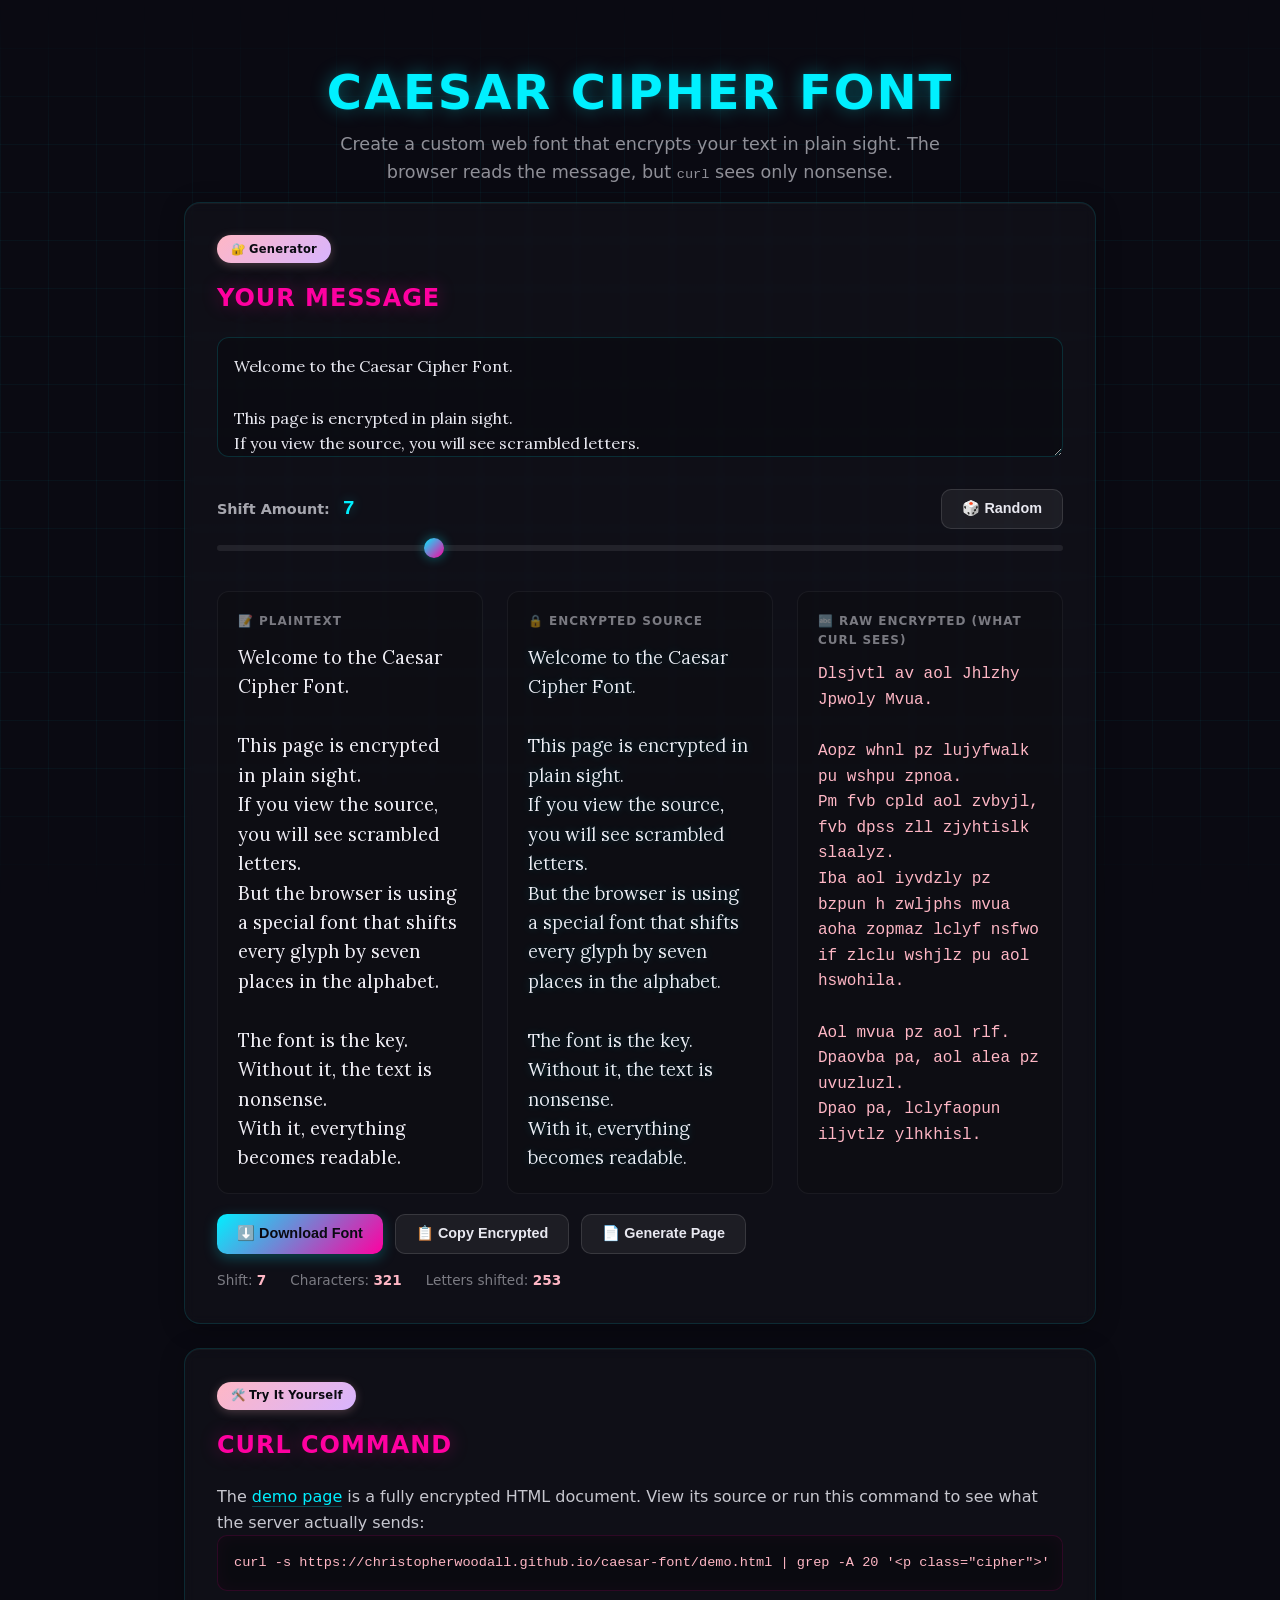
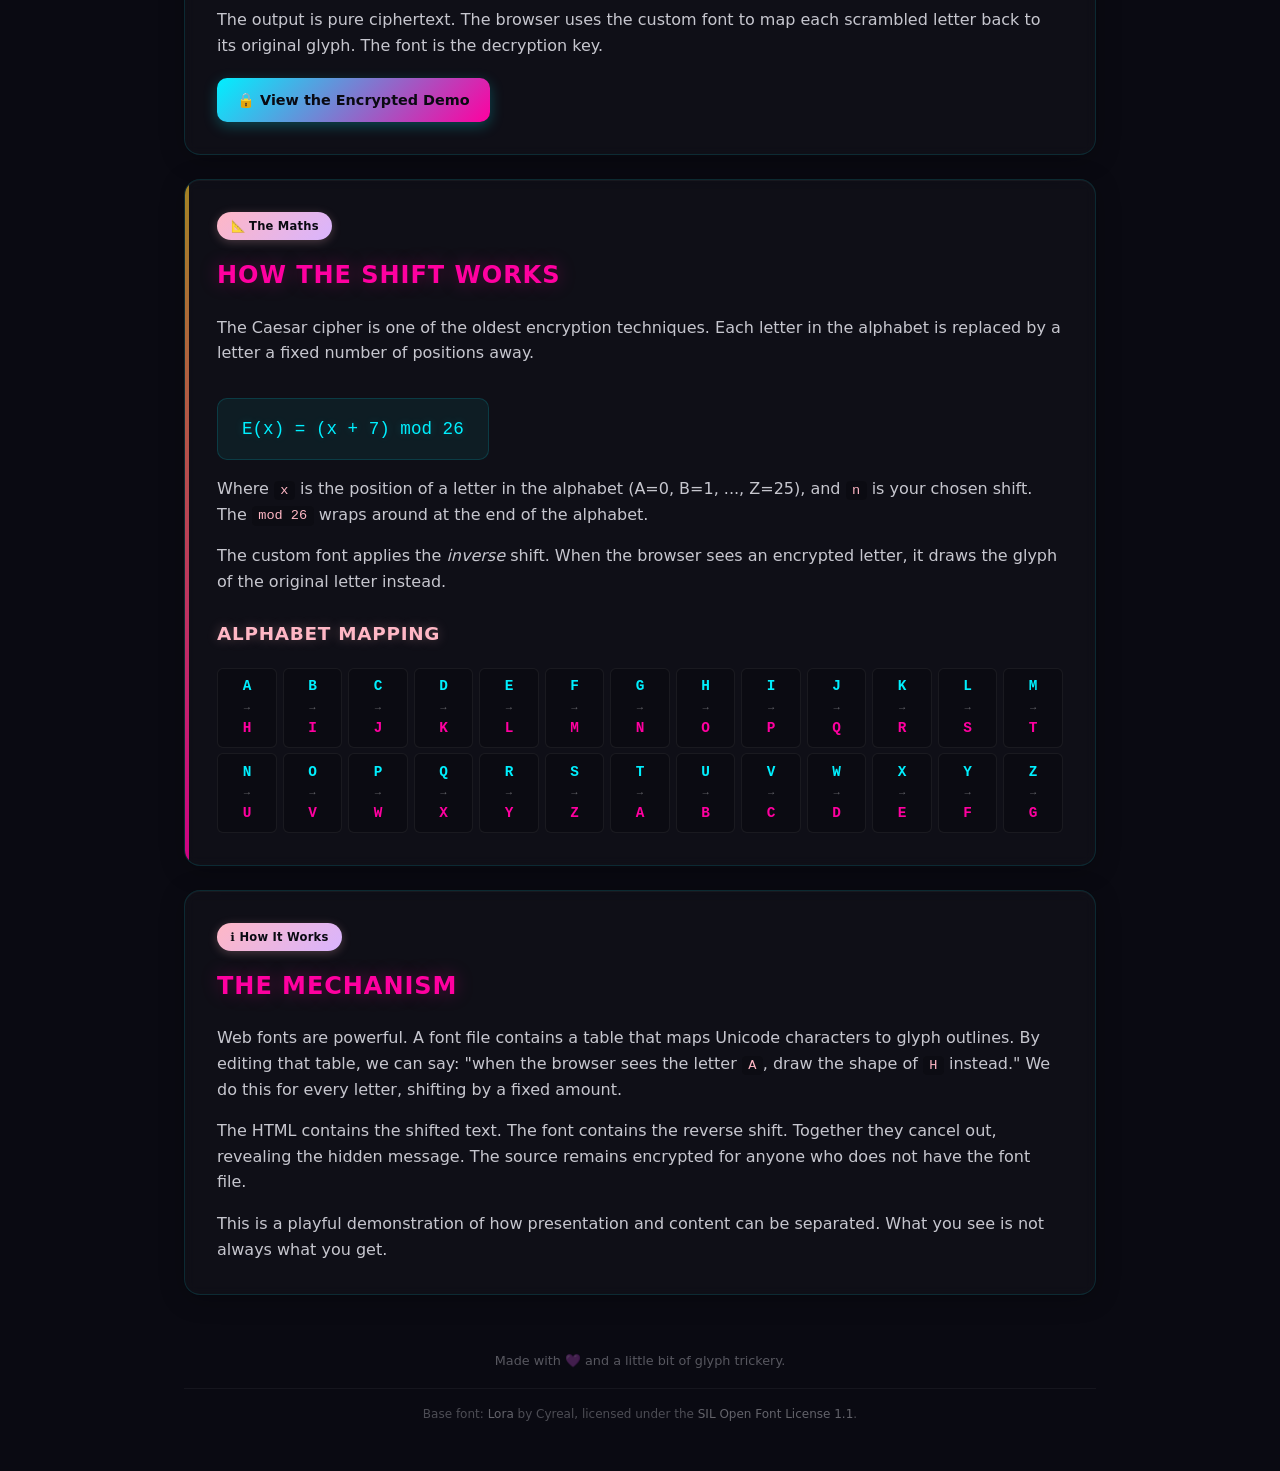
==== commit 8746cf07: "Add raw encrypted panel, fix alphabet mapping, reorder sections - Add third preview panel showing ra" ====
--- a/docs/index.html
+++ b/docs/index.html
@@ -71,6 +71,21 @@
     </div>
   </div>
 
+  <div class="card">
+    <span class="badge">🛠️ Try It Yourself</span>
+    <h2>Curl Command</h2>
+    <div class="explanation">
+      <p>The <a href="demo.html">demo page</a> is a fully encrypted HTML document. View its source or run this command to see what the server actually sends:</p>
+    </div>
+    <pre><code>curl -s https://christopherwoodall.github.io/caesar-font/demo.html | grep -A 20 '&lt;p class="cipher"&gt;'</code></pre>
+    <div class="explanation" style="margin-top:1rem">
+      <p>The output is pure ciphertext. The browser uses the custom font to map each scrambled letter back to its original glyph. The font is the decryption key.</p>
+    </div>
+    <div class="btn-group">
+      <a href="demo.html" class="btn">🔒 View the Encrypted Demo</a>
+    </div>
+  </div>
+
   <div class="card roman">
     <span class="badge">📐 The Maths</span>
     <h2>How the Shift Works</h2>
@@ -82,21 +97,6 @@
     </div>
     <h3 style="margin-top:1.5rem">Alphabet Mapping</h3>
     <div class="alphabet-table" id="alphabet-table"></div>
-  </div>
-
-  <div class="card">
-    <span class="badge">🛠️ Try It Yourself</span>
-    <h2>Curl Command</h2>
-    <div class="explanation">
-      <p>The <a href="demo.html">demo page</a> is a fully encrypted HTML document. View its source or run this command to see what the server actually sends:</p>
-    </div>
-    <pre><code>curl -s https://christopherwoodall.github.io/caesar-font/demo.html | grep -A 20 '&lt;p class="cipher"&gt;'</code></pre>
-    <div class="explanation" style="margin-top:1rem">
-      <p>The output is pure ciphertext. The browser uses the custom font to map each scrambled letter back to its original glyph. The font is the decryption key.</p>
-    </div>
-    <div class="btn-group">
-      <a href="demo.html" class="btn">🔒 View the Encrypted Demo</a>
-    </div>
   </div>
 
   <div class="card">
--- a/docs/assets/css/style.css
+++ b/docs/assets/css/style.css
@@ -177,7 +177,7 @@
 /* ─── Preview Panels ─── */
 .preview-grid{
   display:grid;
-  grid-template-columns:1fr 1fr;
+  grid-template-columns:1fr 1fr 1fr;
   gap:1.5rem;
   margin-top:1.5rem;
 }
@@ -202,6 +202,11 @@
 .preview-panel .content{
   white-space:pre-wrap;
   word-break:break-word;
+}
+.raw-encrypted{
+  font-family:"SF Mono",Monaco,Inconsolata,"Fira Code",monospace;
+  font-size:1rem;
+  color:#ffb7c5;
 }
 
 /* ─── Code / Pre ─── */
@@ -385,7 +390,7 @@
   color:rgba(232,232,240,.4);
   margin:1px 0;
 }
-.alphabet-table .cell .cipher{
+.alphabet-table .cell .shifted{
   display:block;
   font-weight:700;
   color:#ff00a0;
